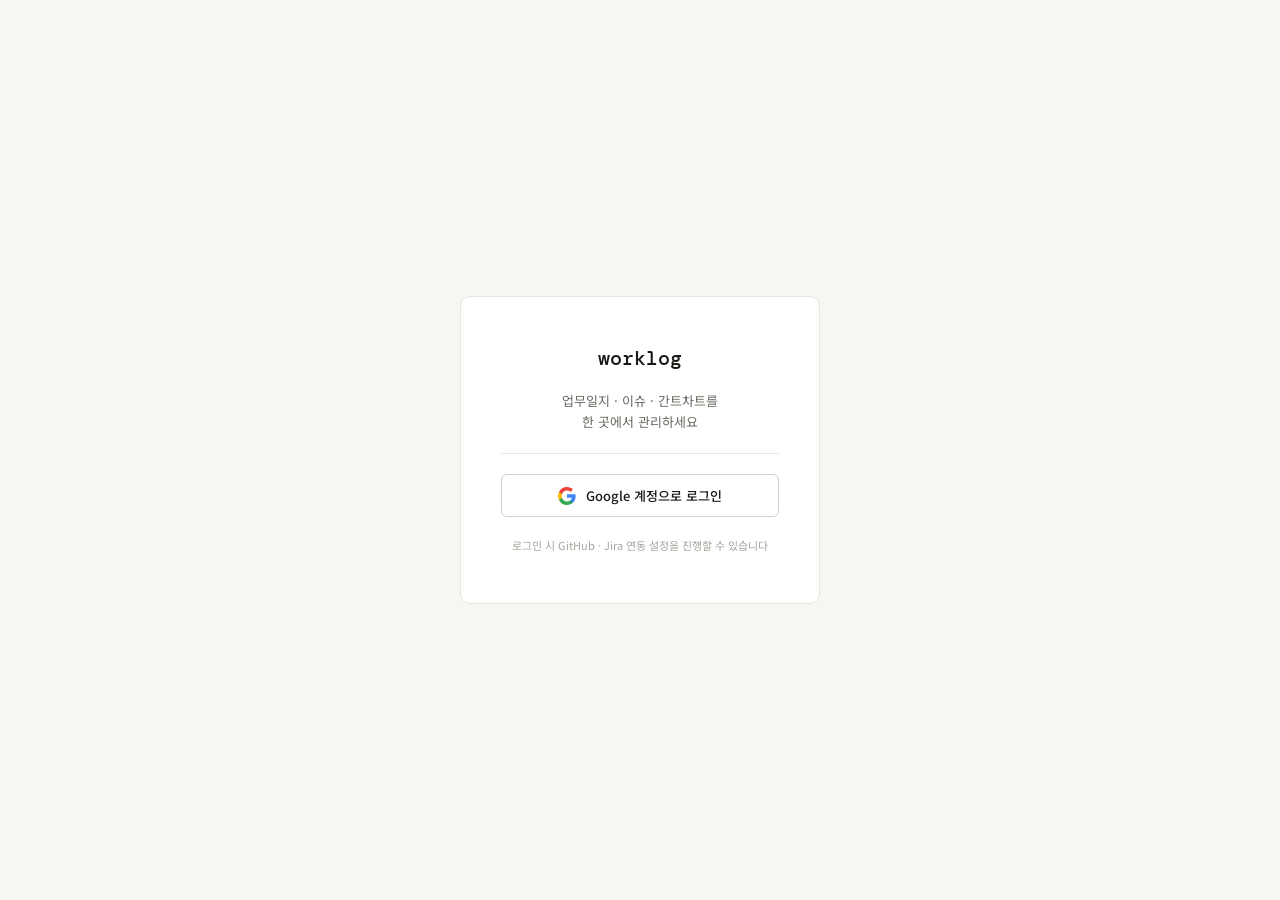
==== worklog.html @ b1de4bf2 "신규" ====
<!DOCTYPE html>
<html lang="ko">
<head>
<meta charset="UTF-8">
<meta name="viewport" content="width=device-width, initial-scale=1.0">
<title>worklog</title>
<link rel="preconnect" href="https://fonts.googleapis.com">
<link rel="preconnect" href="https://fonts.gstatic.com" crossorigin>
<link href="https://fonts.googleapis.com/css2?family=Noto+Sans+KR:wght@400;500;600&family=DM+Mono:wght@400;500&display=swap" rel="stylesheet">
<style>
*{box-sizing:border-box;margin:0;padding:0}
:root{
  --bg:#F7F6F3;--surface:#FFFFFF;--border:#E8E6E0;--border2:#D4D1C8;
  --text:#1A1916;--text2:#6B6860;--text3:#A8A59E;
  --red:#C94040;--blue:#2E6FB5;--amber:#D06A10;--green:#1F7A52;--purple:#5E52B8;
  --p-high:#C94040;--p-mid:#D06A10;--p-low:#1F7A52;
  --radius:6px;--radius-lg:10px;
}
body{font-family:'Noto Sans KR',sans-serif;background:var(--bg);color:var(--text);height:100vh;display:flex;flex-direction:column;overflow:hidden}
button{font-family:inherit;cursor:pointer}
textarea,select,input{font-family:inherit}

/* NAV */
.topnav{display:flex;align-items:center;background:var(--surface);border-bottom:1px solid var(--border);padding:0 20px;height:44px;flex-shrink:0;gap:0}
.logo{font-family:'DM Mono',monospace;font-size:13px;font-weight:500;color:var(--text);margin-right:20px}
.tab-btn{font-size:13px;padding:0 14px;height:44px;border:none;background:none;color:var(--text2);border-bottom:2px solid transparent}
.tab-btn:hover{color:var(--text)}
.tab-btn.active{color:var(--text);border-bottom-color:var(--text);font-weight:500}
.nav-spacer{flex:1}
.nav-search-wrap{display:flex;align-items:center;gap:0;border:1px solid var(--border);border-radius:var(--radius);overflow:hidden;margin-right:10px;background:var(--bg)}
.nav-search-wrap:focus-within{border-color:var(--border2)}
.nav-search-input{font-size:12px;border:none;background:transparent;padding:5px 10px;color:var(--text);width:180px;outline:none}
.nav-search-input::placeholder{color:var(--text3)}
.nav-search-btn{border:none;background:none;padding:5px 10px;color:var(--text2);cursor:pointer;font-size:14px;border-left:1px solid var(--border)}
.nav-search-btn:hover{color:var(--text);background:var(--border)}
.logout-btn{font-size:12px;color:var(--text3);border:1px solid var(--border);background:none;padding:4px 10px;border-radius:var(--radius)}
.logout-btn:hover{color:var(--text)}

.view{display:none;flex:1;overflow:hidden;flex-direction:column}
.view.active{display:flex}

/* LOGIN */
.login-wrap{display:flex;flex:1;align-items:center;justify-content:center;background:var(--bg)}
.login-card{background:var(--surface);border:1px solid var(--border);border-radius:var(--radius-lg);padding:48px 40px;width:360px;display:flex;flex-direction:column;align-items:center;gap:20px;text-align:center}
.login-logo{font-family:'DM Mono',monospace;font-size:20px;font-weight:500}
.login-sub{font-size:13px;color:var(--text2);line-height:1.6}
.login-hr{width:100%;height:1px;background:var(--border)}
.google-btn{display:flex;align-items:center;gap:10px;width:100%;padding:11px 16px;border:1px solid var(--border2);border-radius:var(--radius);background:var(--surface);font-size:13px;color:var(--text);font-weight:500;justify-content:center}
.google-btn:hover{background:var(--bg)}
.google-icon{width:18px;height:18px;flex-shrink:0}
.login-note{font-size:11px;color:var(--text3);line-height:1.6}

/* CALENDAR */
.cal-view{overflow-y:auto}
.cal-inner{max-width:920px;margin:0 auto;padding:20px;width:100%}
.cal-header{display:flex;align-items:center;gap:8px;margin-bottom:14px}
.cal-nav{border:1px solid var(--border);background:var(--surface);color:var(--text);width:30px;height:30px;border-radius:var(--radius);font-size:16px;display:flex;align-items:center;justify-content:center}
.cal-nav:hover{background:var(--bg)}
.cal-month-btn{font-size:18px;font-weight:600;color:var(--text);border:none;background:none;padding:2px 8px;border-radius:var(--radius)}
.cal-month-btn:hover{background:var(--border)}
.cal-hdr-space{flex:1}
.cal-today-btn{font-size:12px;border:1px solid var(--border);background:var(--surface);color:var(--text2);padding:5px 12px;border-radius:var(--radius)}
.cal-today-btn:hover{color:var(--text)}

.cal-table{width:100%;border-collapse:collapse;background:var(--surface);border:1px solid var(--border);border-radius:var(--radius-lg);overflow:hidden;table-layout:fixed}
.cal-table th{font-size:11px;font-weight:500;color:var(--text2);padding:8px 0;text-align:center;border-bottom:1px solid var(--border);background:var(--bg)}
.cal-table th.sun{color:var(--red)}
.cal-table th.sat{color:var(--blue)}
.cal-table th.week-col{width:44px;font-size:10px;color:var(--text3)}
/* 날짜 칸: height 고정, overflow hidden, display:block 내부 구조로 동그라미가 칸을 밀지 않도록 */
.cal-table td{vertical-align:top;padding:5px 5px 3px;border:0.5px solid var(--border);cursor:pointer;height:90px;overflow:hidden}
.cal-table td:hover{background:#F0EFE9}
.cal-table td.today-cell{background:#FFF9F0}
.cal-table td.selected-cell{background:#EDF4FF!important}
.cal-table td.other-month{background:var(--bg);opacity:.4;pointer-events:none}
.cal-table td.week-btn-cell{padding:0;cursor:pointer;width:44px;vertical-align:middle;background:var(--bg);text-align:center}
.cal-table td.week-btn-cell:hover{background:#DDD9CE}
/* 날짜 숫자 행: flex, 고정 높이 20px → 이슈칩이 아래로 밀리지 않음 */
.day-hdr{display:flex;align-items:center;height:20px;margin-bottom:2px;flex-shrink:0}
.day-num{font-size:12px;font-weight:500;color:var(--text);line-height:1}
.day-num-circle{background:var(--text);color:var(--surface);width:20px;height:20px;border-radius:50%;display:inline-flex;align-items:center;justify-content:center;font-size:11px;font-weight:600;line-height:1;flex-shrink:0}
.hol-name{font-size:9px;color:var(--red);font-weight:500;margin-left:3px;line-height:1}
td.td-sun .day-num{color:var(--red)}
td.td-sat .day-num{color:var(--blue)}
td.td-hol .day-num{color:var(--red)!important}
/* 이슈칩: 코드 + 제목 일부 */
.issue-chip{font-size:9px;padding:2px 5px;border-radius:3px;margin-bottom:2px;white-space:nowrap;overflow:hidden;text-overflow:ellipsis;display:block;cursor:pointer;color:#fff;font-weight:500;line-height:1.3}
.issue-chip:hover{opacity:.8}
.chip-more{font-size:9px;color:var(--text3);padding-left:2px;line-height:1}

/* week button */
.wk-btn-inner{display:flex;flex-direction:column;align-items:center;justify-content:center;height:100%;gap:3px;padding:4px 0}
.wk-num{font-size:11px;font-weight:600;color:var(--text2)}
.wk-sub{font-size:8px;color:var(--text3);letter-spacing:.2px}

/* JOURNAL BOX */
.journal-box{background:var(--surface);border:1px solid var(--border);border-radius:var(--radius-lg);padding:14px 16px;margin-top:12px}
.journal-box-label{font-size:12px;font-weight:600;color:var(--text);margin-bottom:8px;display:flex;align-items:center;justify-content:space-between}
.journal-view-area{width:100%;font-size:13px;border:1px solid var(--border);border-radius:var(--radius);padding:9px 12px;background:var(--bg);color:var(--text);line-height:1.6;height:250px;overflow-y:auto;cursor:pointer;white-space:pre-wrap;word-break:break-all}
.journal-view-area:hover{border-color:var(--border2)}
.journal-view-area.empty{color:var(--text3);font-style:italic}
.journal-reg-btn{font-size:12px;padding:5px 14px;border:1px solid var(--border);border-radius:var(--radius);background:none;color:var(--text)}
.journal-reg-btn:hover{background:var(--bg)}
.btn-sm{font-size:12px;padding:5px 14px;border:1px solid var(--border);border-radius:var(--radius);background:none;color:var(--text);transition:all .15s}
.btn-sm:hover{background:var(--bg)}
.btn-sm.primary{background:var(--text);color:var(--surface);border-color:var(--text)}
.btn-sm.primary:hover{opacity:.85}
.btn-sm.unsaved{color:#fff;border-color:var(--red);animation:pulse-red 1.2s ease-in-out infinite}
@keyframes pulse-red{0%,100%{background:var(--red)}50%{background:#e88080}}

/* AGENDA */
.agenda-box{background:var(--surface);border:1px solid var(--border);border-radius:var(--radius-lg);padding:14px 16px;margin-top:10px}
.agenda-date-hdr{font-size:13px;font-weight:600;color:var(--text);margin-bottom:10px;display:flex;align-items:center;gap:8px}
.today-badge{font-size:10px;background:var(--text);color:var(--surface);padding:2px 8px;border-radius:20px;font-weight:400}
.agenda-item{display:flex;align-items:center;gap:8px;padding:7px 0;border-bottom:0.5px solid var(--border);cursor:pointer}
.agenda-item:last-child{border-bottom:none}
.agenda-item:hover .agenda-title{color:var(--blue)}
.agenda-chip{font-size:10px;padding:2px 7px;border-radius:3px;font-family:'DM Mono',monospace;font-weight:500;color:#fff;flex-shrink:0}
.agenda-title{font-size:12px;color:var(--text);flex:1;white-space:nowrap;overflow:hidden;text-overflow:ellipsis}
.agenda-arrow{font-size:12px;color:var(--text3)}
.status-badge{font-size:10px;padding:3px 9px;border-radius:20px;border:none;white-space:nowrap;flex-shrink:0;font-weight:500}
.agenda-empty{font-size:12px;color:var(--text3);text-align:center;padding:1.5rem 0}

/* REPORT */
.report-box{background:var(--surface);border:1px solid var(--border);border-radius:var(--radius-lg);padding:14px 16px;margin-top:12px}
.report-hdr{display:flex;align-items:center;justify-content:space-between;margin-bottom:12px}
.report-title-txt{font-size:13px;font-weight:600;color:var(--text)}
.report-gen-btn{font-size:12px;padding:5px 12px;border:1px solid var(--border);border-radius:var(--radius);background:none;color:var(--text2);display:flex;align-items:center;gap:5px}
.report-gen-btn:hover{color:var(--text);border-color:var(--border2)}
.report-content{font-size:13px;color:var(--text2);line-height:1.7;background:var(--bg);border-radius:var(--radius);padding:0}
.report-textarea{width:100%;font-size:13px;color:var(--text2);line-height:1.7;background:var(--bg);border-radius:var(--radius);padding:12px 14px;border:none;resize:none;height:300px;font-family:'Noto Sans KR',sans-serif}
.report-textarea:focus{outline:none;border:1px solid var(--border2);border-radius:var(--radius)}
.report-empty{font-size:12px;color:var(--text3);text-align:center;padding:1.5rem 0}

/* SEARCH VIEW */
.search-view{overflow-y:auto}
.search-inner{max-width:920px;margin:0 auto;padding:20px;width:100%}
.search-bar-wrap{display:flex;gap:8px;margin-bottom:20px}
.search-bar-input{flex:1;font-size:14px;border:1px solid var(--border);border-radius:var(--radius);padding:9px 14px;background:var(--surface);color:var(--text);outline:none}
.search-bar-input:focus{border-color:var(--border2)}
.search-bar-btn{font-size:13px;padding:9px 20px;border:none;border-radius:var(--radius);background:var(--text);color:var(--surface);white-space:nowrap}
.search-bar-btn:hover{opacity:.85}
.search-keyword{font-size:12px;color:var(--text3);margin-bottom:16px}
.search-keyword strong{color:var(--text);font-weight:600}
.search-section{margin-bottom:20px}
.search-section-title{font-size:11px;font-weight:600;color:var(--text3);letter-spacing:.5px;text-transform:uppercase;margin-bottom:8px;padding-bottom:6px;border-bottom:1px solid var(--border)}
.search-empty{font-size:13px;color:var(--text3);text-align:center;padding:3rem 0}
.search-result-item{background:var(--surface);border:1px solid var(--border);border-radius:var(--radius-lg);padding:12px 16px;margin-bottom:8px;cursor:pointer}
.search-result-item:hover{border-color:var(--border2)}
.sri-top{display:flex;align-items:center;gap:8px;margin-bottom:5px}
.sri-date{font-size:11px;color:var(--text3);font-weight:500}
.sri-chip{font-size:10px;padding:2px 7px;border-radius:3px;font-family:'DM Mono',monospace;font-weight:500;color:#fff;flex-shrink:0}
.sri-title{font-size:13px;color:var(--text);font-weight:500;flex:1;white-space:nowrap;overflow:hidden;text-overflow:ellipsis}
.sri-body{font-size:12px;color:var(--text2);line-height:1.6;overflow:hidden;display:-webkit-box;-webkit-line-clamp:2;-webkit-box-orient:vertical}
.sri-highlight{background:#FFF3CD;color:#856404;border-radius:2px;padding:0 2px}

/* JOURNAL LIST */
.jlist-view{overflow-y:auto}
.jlist-inner{max-width:920px;margin:0 auto;padding:20px;width:100%}
.jlist-load-btn{width:100%;text-align:center;padding:10px;font-size:12px;color:var(--text3);border:none;background:none}
.jlist-load-btn:hover{color:var(--text)}
.jlist-item{background:var(--surface);border:1px solid var(--border);border-radius:var(--radius-lg);padding:14px 16px;margin-bottom:10px;cursor:pointer}
.jlist-item:hover{border-color:var(--border2)}
.jlist-date{font-size:12px;font-weight:600;color:var(--text);margin-bottom:5px}
.jlist-text{font-size:13px;color:var(--text2);line-height:1.6;margin-bottom:8px}
.jlist-text.empty{color:var(--text3)}
.issue-row{display:flex;align-items:center;gap:8px;padding:6px 0;border-top:0.5px solid var(--border);cursor:pointer}
.issue-row:hover .issue-row-title{color:var(--blue)}
.issue-row-chip{font-size:10px;padding:2px 7px;border-radius:3px;font-family:'DM Mono',monospace;font-weight:500;color:#fff;flex-shrink:0;min-width:60px;text-align:center}
.issue-row-title{font-size:12px;color:var(--text);flex:1;white-space:nowrap;overflow:hidden;text-overflow:ellipsis;transition:color .15s}
.issue-row-status{font-size:10px;padding:2px 8px;border-radius:20px;color:#fff;font-weight:500;flex-shrink:0}
.issue-row-arrow{font-size:12px;color:var(--text3)}

/* JOURNAL DETAIL */
.jdetail-view{overflow-y:auto}
.jdetail-inner{max-width:920px;margin:0 auto;padding:20px;width:100%}
.back-btn{display:flex;align-items:center;gap:6px;border:none;background:none;color:var(--text2);font-size:13px;padding:6px 0;margin-bottom:14px}
.back-btn:hover{color:var(--text)}
.jdetail-card{background:var(--surface);border:1px solid var(--border);border-radius:var(--radius-lg);padding:20px 24px}
.jdetail-date{font-size:14px;font-weight:600;color:var(--text);margin-bottom:14px}
.jdetail-textarea{width:100%;font-size:13px;border:1px solid var(--border);border-radius:var(--radius);padding:10px 12px;resize:none;background:var(--bg);color:var(--text);line-height:1.6;height:450px}
.jdetail-textarea:focus{outline:none;border-color:var(--border2)}
.jdetail-actions{display:flex;justify-content:flex-end;align-items:center;margin-top:10px;gap:10px}
.unsaved-hint{font-size:11px;color:var(--red);display:none;align-items:center;gap:4px;margin-right:auto}
.jdetail-issues-section{margin-top:16px;border-top:1px solid var(--border);padding-top:12px}
.jdetail-issues-label{font-size:11px;font-weight:500;color:var(--text3);margin-bottom:8px}

/* TASK LIST */
.task-view{overflow-y:auto}
.task-inner{max-width:1100px;margin:0 auto;padding:20px;width:100%}
.task-topbar{display:flex;align-items:center;justify-content:space-between;margin-bottom:12px}
.filter-bar{display:flex;gap:6px;flex-wrap:wrap}
.filter-chip{font-size:12px;padding:4px 12px;border:1px solid var(--border);border-radius:20px;background:none;color:var(--text2)}
.filter-chip:hover{border-color:var(--border2);color:var(--text)}
.filter-chip.active{background:var(--text);color:var(--surface);border-color:var(--text)}
.add-task-btn{font-size:12px;padding:6px 14px;border:none;border-radius:var(--radius);background:var(--text);color:var(--surface);white-space:nowrap}
.add-task-btn:hover{opacity:.85}
.task-table{width:100%;border-collapse:collapse;background:var(--surface);border:1px solid var(--border);border-radius:var(--radius-lg);overflow:hidden;table-layout:fixed}
.task-table th{font-size:11px;font-weight:500;color:var(--text2);padding:8px 10px;text-align:left;border-bottom:1px solid var(--border);background:var(--bg);white-space:nowrap}
.task-table td{font-size:12px;padding:9px 10px;border-bottom:0.5px solid var(--border);vertical-align:middle;overflow:hidden;text-overflow:ellipsis;white-space:nowrap}
.task-table tr:last-child td{border-bottom:none}
.task-table tr:hover td{background:#F9F8F5;cursor:pointer}
.priority-badge{font-size:11px;font-weight:500;padding:2px 8px;border-radius:3px;color:#fff;white-space:nowrap}
.task-num-link{font-family:'DM Mono',monospace;font-size:11px;color:var(--blue);text-decoration:none;font-weight:500}
.task-num-link:hover{text-decoration:underline}
.task-num-plain{font-family:'DM Mono',monospace;font-size:11px;color:var(--text2)}

/* ISSUE DETAIL */
.detail-view{overflow-y:auto}
.detail-inner{max-width:800px;margin:0 auto;padding:20px;width:100%}
.detail-card{background:var(--surface);border:1px solid var(--border);border-radius:var(--radius-lg);padding:20px 24px}
.detail-id-row{display:flex;align-items:center;gap:8px;margin-bottom:6px}
.detail-id-input{font-family:'DM Mono',monospace;font-size:12px;color:var(--text3);border:none;background:transparent;padding:0;width:260px}
.detail-id-input:focus{outline:none;border-bottom:1px solid var(--border2);color:var(--text)}
.detail-title-input{width:100%;font-size:17px;font-weight:600;color:var(--text);border:none;background:transparent;padding:0;margin-bottom:18px;font-family:'Noto Sans KR',sans-serif;line-height:1.4}
.detail-title-input:focus{outline:none;border-bottom:1px solid var(--border2)}
.detail-grid{display:grid;grid-template-columns:1fr 1fr;border-top:1px solid var(--border)}
.detail-field{padding:10px 0;border-bottom:1px solid var(--border);display:flex;flex-direction:column;gap:4px;padding-right:14px}
.detail-field:nth-child(even){padding-left:14px;padding-right:0;border-left:1px solid var(--border)}
.detail-field.full{grid-column:1/-1;padding-right:0}
.field-label{font-size:11px;color:var(--text3);font-weight:500}
.field-select{font-size:13px;border:1px solid var(--border);border-radius:var(--radius);padding:4px 8px;background:var(--bg);color:var(--text)}
.field-select:focus{outline:none;border-color:var(--border2)}
.date-input{font-size:13px;border:1px solid var(--border);border-radius:var(--radius);padding:4px 8px;background:var(--bg);color:var(--text);width:140px}
.date-input:focus{outline:none;border-color:var(--border2)}
.link-wrap{display:flex;align-items:center;gap:6px}
.link-display{font-size:13px;color:var(--blue);text-decoration:none;flex:1;white-space:nowrap;overflow:hidden;text-overflow:ellipsis}
.link-display:hover{text-decoration:underline}
.link-edit-btn{font-size:11px;color:var(--text3);border:1px solid var(--border);background:none;padding:2px 7px;border-radius:var(--radius);white-space:nowrap}
.link-edit-btn:hover{color:var(--text)}
.link-input{font-size:13px;border:1px solid var(--border);border-radius:var(--radius);padding:4px 8px;background:var(--bg);color:var(--text);flex:1}
.progress-textarea{width:100%;font-size:13px;border:1px solid var(--border);border-radius:var(--radius);padding:10px 12px;resize:none;background:var(--bg);color:var(--text);line-height:1.6;min-height:280px}
.progress-textarea:focus{outline:none;border-color:var(--border2)}
.detail-save-row{display:flex;justify-content:flex-end;margin-top:10px;gap:6px}

/* GANTT */
.gantt-view{overflow:hidden}
.gantt-scroll{flex:1;overflow:auto;padding:20px}
.gantt-wrap{min-width:860px}
.gantt-hdr-row{display:flex;border-bottom:2px solid var(--border);background:var(--bg)}
.gantt-task-col{width:210px;min-width:210px;font-size:11px;color:var(--text2);padding:8px 12px;border-right:1px solid var(--border);font-weight:500}
.gantt-day-hdr{font-size:9px;color:var(--text3);text-align:center;padding:3px 0;border-right:0.5px solid var(--border);flex:0 0 26px;min-width:26px}
.gantt-day-hdr.td-sun,.gantt-day-hdr.hol{color:var(--red)}
.gantt-day-hdr.td-sat{color:var(--blue)}
.gantt-row{display:flex;border-bottom:0.5px solid var(--border);align-items:center;background:var(--surface);cursor:pointer}
.gantt-row:hover{background:#F9F8F5}
.gantt-task-info{width:210px;min-width:210px;padding:8px 12px;border-right:1px solid var(--border)}
.gantt-task-id{font-family:'DM Mono',monospace;font-size:10px;color:var(--text3)}
.gantt-task-name{font-size:11px;color:var(--text);white-space:nowrap;overflow:hidden;text-overflow:ellipsis}
.gantt-day-cell{flex:0 0 26px;min-width:26px;height:38px;border-right:0.5px solid var(--border)}
.gantt-day-cell.weekend{background:rgba(0,0,0,.03)}
.gantt-bar{height:14px;border-radius:3px;position:absolute;top:12px;opacity:.85}
.gantt-today-line{position:absolute;top:0;bottom:0;width:1.5px;background:var(--red);z-index:2;opacity:.5}
</style>
</head>
<body>

<!-- LOGIN -->
<div id="view-login" style="display:flex;flex-direction:column;flex:1;overflow:hidden">
  <div class="login-wrap">
    <div class="login-card">
      <div class="login-logo">worklog</div>
      <p class="login-sub">업무일지 · 이슈 · 간트차트를<br>한 곳에서 관리하세요</p>
      <div class="login-hr"></div>
      <button class="google-btn" onclick="doLogin()">
        <svg class="google-icon" viewBox="0 0 18 18"><path fill="#4285F4" d="M17.64 9.2c0-.637-.057-1.251-.164-1.84H9v3.481h4.844a4.14 4.14 0 01-1.796 2.716v2.259h2.908C16.658 14.131 17.64 11.823 17.64 9.2z"/><path fill="#34A853" d="M9 18c2.43 0 4.467-.806 5.956-2.184l-2.908-2.259c-.806.54-1.837.86-3.048.86-2.344 0-4.328-1.584-5.036-3.711H.957v2.332A8.997 8.997 0 009 18z"/><path fill="#FBBC05" d="M3.964 10.706A5.41 5.41 0 013.682 9c0-.593.102-1.17.282-1.706V4.962H.957A8.996 8.996 0 000 9c0 1.452.348 2.827.957 4.038l3.007-2.332z"/><path fill="#EA4335" d="M9 3.58c1.321 0 2.508.454 3.44 1.345l2.582-2.58C13.463.891 11.426 0 9 0A8.997 8.997 0 00.957 4.962L3.964 7.294C4.672 5.163 6.656 3.58 9 3.58z"/></svg>
        Google 계정으로 로그인
      </button>
      <p class="login-note">로그인 시 GitHub · Jira 연동 설정을 진행할 수 있습니다</p>
    </div>
  </div>
</div>

<!-- MAIN APP -->
<div id="main-app" style="display:none;flex-direction:column;flex:1;overflow:hidden">
  <div class="topnav">
    <span class="logo">worklog</span>
    <button class="tab-btn active" onclick="switchTab('calendar')">캘린더</button>
    <button class="tab-btn" onclick="switchTab('journal')">업무일지</button>
    <button class="tab-btn" onclick="switchTab('tasks')">업무목록</button>
    <button class="tab-btn" onclick="switchTab('gantt')">간트차트</button>
    <div class="nav-spacer"></div>
    <div class="nav-search-wrap">
      <input class="nav-search-input" id="nav-search-input" placeholder="일지·업무 검색" onkeydown="if(event.key==='Enter')doSearch()">
      <button class="nav-search-btn" onclick="doSearch()">🔍</button>
    </div>
    <button class="logout-btn" onclick="doLogout()">로그아웃</button>
  </div>

  <!-- CALENDAR -->
  <div class="view active cal-view" id="view-calendar">
    <div class="cal-inner">
      <div class="cal-header">
        <button class="cal-nav" onclick="changeMonth(-1)">‹</button>
        <button class="cal-month-btn" id="month-label" onclick="toggleMonthReport()">2026년 6월</button>
        <button class="cal-nav" onclick="changeMonth(1)">›</button>
        <div class="cal-hdr-space"></div>
        <button class="cal-today-btn" onclick="goToday()">오늘</button>
      </div>
      <table class="cal-table">
        <thead>
          <tr>
            <th class="sun">일</th><th>월</th><th>화</th><th>수</th><th>목</th><th>금</th><th class="sat">토</th>
            <th class="week-col">주</th>
          </tr>
        </thead>
        <tbody id="cal-body"></tbody>
      </table>

      <div class="journal-box" id="journal-box" style="display:none">
        <div class="journal-box-label">
          <span id="journal-box-label">2026년 6월 3일 업무일지</span>
        </div>
        <div class="journal-view-area" id="journal-view" onclick="goToJournalDetail()"></div>
        <div id="journal-reg-wrap" style="display:none;margin-top:8px;text-align:right">
          <button class="journal-reg-btn" onclick="goToJournalNew()">+ 업무일지 등록</button>
        </div>
      </div>

      <div class="agenda-box" id="agenda-box" style="display:none">
        <div class="agenda-date-hdr" id="agenda-date-hdr"></div>
        <div id="agenda-list"></div>
      </div>

      <div class="report-box" id="month-report-box" style="display:none">
        <div class="report-hdr">
          <span class="report-title-txt" id="month-report-title">월간보고</span>
          <button class="report-gen-btn" onclick="genReport('month')">✦ 월간보고 생성</button>
        </div>
        <div class="report-content" id="month-report-content"><textarea class="report-textarea" id="month-report-ta" placeholder="작성된 월간보고가 없습니다. 생성 버튼을 눌러 AI로 요약하거나 직접 입력하세요."></textarea></div>
      </div>

      <div class="report-box" id="week-report-box" style="display:none">
        <div class="report-hdr">
          <span class="report-title-txt" id="week-report-title">주간보고</span>
          <button class="report-gen-btn" onclick="genReport('week')">✦ 주간보고 생성</button>
        </div>
        <div class="report-content" id="week-report-content"><textarea class="report-textarea" id="week-report-ta" placeholder="작성된 주간보고가 없습니다. 생성 버튼을 눌러 AI로 요약하거나 직접 입력하세요."></textarea></div>
      </div>
    </div>
  </div>

  <!-- SEARCH VIEW -->
  <div class="view search-view" id="view-search">
    <div class="search-inner">
      <div class="search-bar-wrap">
        <input class="search-bar-input" id="search-bar-input" placeholder="검색어를 입력하세요 (업무일지, 이슈코드, 이슈제목, 진행사항)" onkeydown="if(event.key==='Enter')doSearch()">
        <button class="search-bar-btn" onclick="doSearch()">검색</button>
      </div>
      <div class="search-keyword" id="search-keyword" style="display:none"></div>
      <div id="search-results"></div>
    </div>
  </div>

  <!-- JOURNAL LIST -->
  <div class="view jlist-view" id="view-journal">
    <div class="jlist-inner">
      <button class="jlist-load-btn" onclick="loadMore('up')">↑ 이후 날짜 더 보기</button>
      <div id="journal-entries"></div>
      <button class="jlist-load-btn" onclick="loadMore('down')">↓ 이전 날짜 더 보기</button>
    </div>
  </div>

  <!-- JOURNAL DETAIL -->
  <div class="view jdetail-view" id="view-jdetail">
    <div class="jdetail-inner">
      <button class="back-btn" onclick="goBack()">← 업무일지 목록</button>
      <div class="jdetail-card">
        <div class="jdetail-date" id="jd-date"></div>
        <div style="font-size:11px;font-weight:500;color:var(--text3);margin-bottom:6px">업무일지</div>
        <textarea class="jdetail-textarea" id="jd-textarea" placeholder="업무일지를 입력하세요..." oninput="onJournalEdit()"></textarea>
        <div class="jdetail-actions">
          <span class="unsaved-hint" id="unsaved-hint">● 저장되지 않은 변경사항</span>
          <button class="btn-sm primary" id="jd-save-btn" onclick="saveJournalDetail()">저장</button>
        </div>
        <div class="jdetail-issues-section" id="jd-issues-section">
          <div class="jdetail-issues-label">이 날의 업무 이슈</div>
          <div id="jd-issues"></div>
        </div>
      </div>
    </div>
  </div>

  <!-- TASK LIST -->
  <div class="view task-view" id="view-tasks">
    <div class="task-inner">
      <div class="task-topbar">
        <div class="filter-bar">
          <button class="filter-chip active" onclick="filterTask(this,'all')">전체</button>
          <button class="filter-chip" onclick="filterTask(this,'진행중')">진행중</button>
          <button class="filter-chip" onclick="filterTask(this,'진행예정')">진행예정</button>
          <button class="filter-chip" onclick="filterTask(this,'테스트')">테스트</button>
          <button class="filter-chip" onclick="filterTask(this,'완료')">완료</button>
        </div>
        <button class="add-task-btn" onclick="openNewTask()">+ 업무등록</button>
      </div>
      <table class="task-table">
        <thead>
          <tr>
            <th style="width:60px">중요도</th>
            <th style="width:88px">이슈번호</th>
            <th>이슈제목</th>
            <th style="width:92px">이슈등록일</th>
            <th style="width:92px">완료목표일</th>
            <th style="width:92px">개발시작일</th>
            <th style="width:92px">운영배포일</th>
            <th style="width:76px">상태</th>
          </tr>
        </thead>
        <tbody id="task-tbody"></tbody>
      </table>
    </div>
  </div>

  <!-- ISSUE DETAIL -->
  <div class="view detail-view" id="view-detail">
    <div class="detail-inner">
      <button class="back-btn" id="detail-back-btn" onclick="goBack()">← 목록으로</button>
      <div class="detail-card">
        <div class="detail-id-row">
          <input class="detail-id-input" id="d-id" placeholder="이슈코드 입력 (예: DAR-145)" />
        </div>
        <input class="detail-title-input" id="d-title" placeholder="이슈 제목을 입력하세요" />
        <div class="detail-grid">
          <div class="detail-field">
            <span class="field-label">프로젝트</span>
            <select class="field-select" id="d-project">
              <option>DARWIN</option><option>API</option><option>WEB</option><option>OPS</option><option>기타</option>
            </select>
          </div>
          <div class="detail-field">
            <span class="field-label">중요도</span>
            <select class="field-select" id="d-priority">
              <option value="high">높음</option><option value="mid">중간</option><option value="low">낮음</option>
            </select>
          </div>
          <div class="detail-field">
            <span class="field-label">상태</span>
            <select class="field-select" id="d-status">
              <option>진행예정</option><option>진행중</option><option>테스트</option><option>완료</option><option>보류</option>
            </select>
          </div>
          <div class="detail-field">
            <span class="field-label">이슈 등록일</span>
            <input type="date" class="date-input" id="d-created">
          </div>
          <div class="detail-field">
            <span class="field-label">완료 목표일</span>
            <input type="date" class="date-input" id="d-due">
          </div>
          <div class="detail-field">
            <span class="field-label">개발 시작일</span>
            <input type="date" class="date-input" id="d-devstart">
          </div>
          <div class="detail-field">
            <span class="field-label">개발 완료일</span>
            <input type="date" class="date-input" id="d-devend">
          </div>
          <div class="detail-field">
            <span class="field-label">운영 배포일</span>
            <input type="date" class="date-input" id="d-deploy">
          </div>
          <div class="detail-field full">
            <span class="field-label">이슈 링크</span>
            <div class="link-wrap" id="d-link-wrap">
              <a class="link-display" id="d-link-display" href="#" target="_blank">링크 없음</a>
              <button class="link-edit-btn" onclick="toggleLinkEdit()">수정</button>
            </div>
            <div class="link-wrap" id="d-link-edit" style="display:none">
              <input class="link-input" id="d-link-input" type="url" placeholder="https://...">
              <button class="link-edit-btn" onclick="saveLinkEdit()">확인</button>
            </div>
          </div>
        </div>
        <div style="margin-top:14px">
          <div class="field-label" style="margin-bottom:6px">진행사항</div>
          <textarea class="progress-textarea" id="d-progress" placeholder="진행 내용을 입력하세요..."></textarea>
        </div>
        <div class="detail-save-row">
          <button class="btn-sm" onclick="goBack()">취소</button>
          <button class="btn-sm primary">저장</button>
        </div>
      </div>
    </div>
  </div>

  <!-- GANTT -->
  <div class="view gantt-view" id="view-gantt">
    <div class="gantt-scroll">
      <div class="gantt-wrap" id="gantt-wrap"></div>
    </div>
  </div>
</div>

<script>
/* ── 색상 기준: 중요도 기반으로 전체 통일 ── */
const P_COLOR={high:'#C94040',mid:'#D06A10',low:'#1F7A52'};
const STATUS_STYLE={
  '진행중':{bg:'#1F7A52',color:'#fff'},
  '진행예정':{bg:'#D06A10',color:'#fff'},
  '테스트':{bg:'#5E52B8',color:'#fff'},
  '완료':{bg:'#888780',color:'#fff'},
  '보류':{bg:'#C8C5BE',color:'#5F5E5A'}
};
const P_LABEL={high:'높음',mid:'중간',low:'낮음'};
const HOLIDAYS={6:{6:'현충일'}};
const DOW=['일','월','화','수','목','금','토'];

let ISSUES=[
  {id:'DAR-145',title:'로그인 버그 수정 - OAuth 토큰 만료 처리',status:'진행중',priority:'high',project:'DARWIN',created:'2026-05-20',due:'2026-06-10',devstart:'2026-06-01',devend:'',deploy:'',link:'https://jira.example.com/DAR-145',progress:'OAuth 토큰 만료 처리 로직 수정 중. 세션 갱신 시 race condition 발견.',dates:[1,2,3,4,5,8,9,10]},
  {id:'API-08',title:'정산 스펙 정리 및 문서화',status:'진행중',priority:'mid',project:'API',created:'2026-05-25',due:'2026-06-15',devstart:'2026-06-02',devend:'',deploy:'',link:'',progress:'문서 초안 90% 완료.',dates:[2,3,9,16,23,30]},
  {id:'WEB-03',title:'메인페이지 리뉴얼 - 퍼블리싱',status:'진행예정',priority:'mid',project:'WEB',created:'2026-06-01',due:'2026-06-30',devstart:'2026-06-04',devend:'',deploy:'',link:'',progress:'',dates:[4,5,11,12,19,24]},
  {id:'DAR-160',title:'코드리뷰 - 결제모듈 리팩토링',status:'진행예정',priority:'low',project:'DARWIN',created:'2026-06-02',due:'2026-06-07',devstart:'2026-06-03',devend:'',deploy:'',link:'https://jira.example.com/DAR-160',progress:'',dates:[3,5,8,10,15,17,22,25,26]},
  {id:'OPS-12',title:'서버 점검 및 성능 최적화',status:'테스트',priority:'high',project:'OPS',created:'2026-05-15',due:'2026-06-05',devstart:'2026-05-20',devend:'2026-06-04',deploy:'',link:'',progress:'점검 완료. 배포 대기 중.',dates:[3,11,17,26]},
];
const JOURNALS={
  '2026-06-03':'OAuth 토큰 만료 처리 로직 수정. 팀 미팅에서 6/10 배포 일정 조율 완료.',
  '2026-06-02':'정산 스펙 문서 초안 작성. DAR-145 디버깅 시작. race condition 원인 파악.',
  '2026-06-01':'개발 환경 세팅 완료. WEB-03 기획서 검토 및 피드백 전달.',
  '2026-05-31':'주간 스프린트 회의. OPS-12 점검 결과 공유.',
  '2026-05-30':'DAR-145 이슈 재현 확인. 로그 분석 진행.',
};

let curYear=2026,curMonth=6,selDate=null,prevTab='calendar',bottomMode='none';
let jdOriginal='',jdDirty=false,curSelDateKey='';

/* 이슈칩 색상: 중요도 기준 */
function chipColor(iss){return P_COLOR[iss.priority]||P_COLOR.mid;}
function issuesForDate(d){return ISSUES.filter(i=>i.dates&&i.dates.includes(d));}

function doLogin(){
  document.getElementById('view-login').style.display='none';
  document.getElementById('main-app').style.display='flex';
  history.replaceState({tab:'calendar'},'','#calendar');
  renderCalendar();renderJournalList();renderTaskList();renderGantt();selectDate(3);
}
function doLogout(){
  document.getElementById('view-login').style.display='flex';
  document.getElementById('main-app').style.display='none';
}

function switchTab(t,skipHistory){
  ['calendar','journal','jdetail','tasks','detail','gantt','search'].forEach(v=>{
    const el=document.getElementById('view-'+v);
    if(el){el.style.display='none';el.classList.remove('active');}
  });
  const el=document.getElementById('view-'+t);
  if(el){el.style.display='flex';el.classList.add('active');}
  document.querySelectorAll('.tab-btn').forEach((b,i)=>{
    b.classList.toggle('active',['calendar','journal','tasks','gantt'][i]===t);
  });
  if(!['detail','jdetail','search'].includes(t))prevTab=t;
  /* 검색 탭 아닐 때 검색창 초기화 */
  if(t!=='search'){
    document.getElementById('nav-search-input').value='';
    document.getElementById('search-bar-input').value='';
    document.getElementById('search-keyword').style.display='none';
    document.getElementById('search-results').innerHTML='';
  }
  /* 브라우저 히스토리 */
  if(!skipHistory){
    history.pushState({tab:t},'',`#${t}`);
  }
}
function goBack(){switchTab(prevTab);}

window.addEventListener('popstate',e=>{
  const t=(e.state&&e.state.tab)||(location.hash.replace('#','')||'calendar');
  switchTab(t,true);
});

function openDetail(issueId,fromGantt){
  const iss=ISSUES.find(i=>i.id===issueId);if(!iss)return;
  fillDetailForm(iss);
  const btn=document.getElementById('detail-back-btn');
  if(fromGantt){btn.textContent='← 간트차트로';btn.onclick=()=>switchTab('gantt');}
  else{btn.textContent='← 목록으로';btn.onclick=goBack;}
  switchTab('detail');
}
function openNewTask(){
  fillDetailForm(null);
  const btn=document.getElementById('detail-back-btn');
  btn.textContent='← 목록으로';btn.onclick=goBack;
  prevTab='tasks';switchTab('detail');
}
function fillDetailForm(iss){
  document.getElementById('d-id').value=iss?iss.id:'';
  document.getElementById('d-title').value=iss?iss.title:'';
  document.getElementById('d-project').value=iss?iss.project:'DARWIN';
  document.getElementById('d-priority').value=iss?iss.priority:'mid';
  document.getElementById('d-status').value=iss?iss.status:'진행예정';
  document.getElementById('d-created').value=iss?iss.created:'';
  document.getElementById('d-due').value=iss?iss.due:'';
  document.getElementById('d-devstart').value=iss?iss.devstart:'';
  document.getElementById('d-devend').value=iss?iss.devend:'';
  document.getElementById('d-deploy').value=iss?iss.deploy:'';
  document.getElementById('d-progress').value=iss?iss.progress:'';
  const link=iss?iss.link:'';
  const disp=document.getElementById('d-link-display');
  if(link){disp.textContent=link;disp.href=link;}
  else{disp.textContent='링크 없음';disp.href='#';}
  document.getElementById('d-link-input').value=link||'';
  document.getElementById('d-link-wrap').style.display='flex';
  document.getElementById('d-link-edit').style.display='none';
}
function toggleLinkEdit(){
  document.getElementById('d-link-wrap').style.display='none';
  document.getElementById('d-link-edit').style.display='flex';
}
function saveLinkEdit(){
  const val=document.getElementById('d-link-input').value.trim();
  const disp=document.getElementById('d-link-display');
  disp.textContent=val||'링크 없음';disp.href=val||'#';
  document.getElementById('d-link-wrap').style.display='flex';
  document.getElementById('d-link-edit').style.display='none';
}

/* ── CALENDAR ── */
function renderCalendar(){
  const tbody=document.getElementById('cal-body');tbody.innerHTML='';
  const firstDay=new Date(curYear,curMonth-1,1).getDay();
  const daysInMonth=new Date(curYear,curMonth,0).getDate();
  let d=1,wk=0;
  while(d<=daysInMonth){
    const tr=document.createElement('tr');
    for(let dow=0;dow<7;dow++){
      const td=document.createElement('td');
      const blank=(wk===0&&dow<firstDay);
      if(!blank&&d<=daysInMonth){
        const dd=d;
        const isToday=(curYear===2026&&curMonth===6&&dd===3);
        const hol=HOLIDAYS[curMonth]&&HOLIDAYS[curMonth][dd];
        if(dow===0)td.classList.add('td-sun');
        if(dow===6)td.classList.add('td-sat');
        if(isToday)td.classList.add('today-cell');
        if(dd===selDate)td.classList.add('selected-cell');
        if(hol)td.classList.add('td-hol');
        td.onclick=()=>selectDate(dd);
        const hdrDiv=document.createElement('div');hdrDiv.className='day-hdr';
        if(isToday){
          const circ=document.createElement('span');circ.className='day-num-circle';circ.textContent=dd;hdrDiv.appendChild(circ);
        } else {
          const num=document.createElement('span');num.className='day-num';num.textContent=dd;hdrDiv.appendChild(num);
        }
        if(hol){const hn=document.createElement('span');hn.className='hol-name';hn.textContent=hol;hdrDiv.appendChild(hn);}
        td.appendChild(hdrDiv);

        /* 이슈칩: 중요도 컬러, 코드+제목 일부 */
        const issues=issuesForDate(dd);
        issues.slice(0,3).forEach(iss=>{
          const chip=document.createElement('div');chip.className='issue-chip';
          chip.style.background=chipColor(iss);
          const shortTitle=iss.title.length>14?iss.title.slice(0,14)+'…':iss.title;
          chip.textContent=iss.id+' '+shortTitle;
          chip.title=iss.title;
          chip.onclick=(e)=>{e.stopPropagation();prevTab='calendar';openDetail(iss.id);};
          td.appendChild(chip);
        });
        if(issues.length>3){const m=document.createElement('div');m.className='chip-more';m.textContent=`+${issues.length-3}`;td.appendChild(m);}
        d++;
      } else if(blank){
        td.classList.add('other-month');
      } else {
        td.classList.add('other-month');d++;
      }
      tr.appendChild(td);
    }
    /* 주차 버튼 */
    const wkTd=document.createElement('td');wkTd.className='week-btn-cell';
    wkTd.innerHTML=`<div class="wk-btn-inner"><div class="wk-num">W${wk+1}</div><div class="wk-sub">주간보고</div></div>`;
    wkTd.onclick=()=>showWeekReport(wk);
    tr.appendChild(wkTd);
    tbody.appendChild(tr);wk++;
  }
}

function selectDate(d){
  selDate=d;bottomMode='agenda';
  curSelDateKey=`${curYear}-${String(curMonth).padStart(2,'0')}-${String(d).padStart(2,'0')}`;
  ['month-report-box','week-report-box'].forEach(id=>document.getElementById(id).style.display='none');
  document.getElementById('journal-box').style.display='block';
  document.getElementById('agenda-box').style.display='block';
  const dow=new Date(curYear,curMonth-1,d).getDay();
  const isToday=curYear===2026&&curMonth===6&&d===3;
  document.getElementById('journal-box-label').textContent=`${curYear}년 ${curMonth}월 ${d}일 업무일지`;
  const text=JOURNALS[curSelDateKey]||'';
  const viewEl=document.getElementById('journal-view');
  const regWrap=document.getElementById('journal-reg-wrap');
  if(text){
    viewEl.textContent=text;
    viewEl.classList.remove('empty');
    viewEl.style.display='block';
    regWrap.style.display='none';
  } else {
    viewEl.textContent='작성된 업무일지가 없습니다.';
    viewEl.classList.add('empty');
    viewEl.style.display='block';
    regWrap.style.display='block';
  }
  document.getElementById('agenda-date-hdr').innerHTML=`${curMonth}월 ${d}일 (${DOW[dow]}) ${isToday?'<span class="today-badge">오늘</span>':''}`;
  const list=document.getElementById('agenda-list');list.innerHTML='';
  const issues=issuesForDate(d);
  if(!issues.length){list.innerHTML='<div class="agenda-empty">등록된 업무가 없습니다</div>';renderCalendar();return;}
  issues.forEach(iss=>{
    const s=STATUS_STYLE[iss.status]||STATUS_STYLE['보류'];
    const item=document.createElement('div');item.className='agenda-item';
    item.innerHTML=`<div class="agenda-chip" style="background:${chipColor(iss)}">${iss.id}</div>
    <div class="agenda-title">${iss.title}</div>
    <div class="status-badge" style="background:${s.bg};color:${s.color}">${iss.status}</div>
    <div class="agenda-arrow">›</div>`;
    item.onclick=()=>{prevTab='calendar';openDetail(iss.id);};
    list.appendChild(item);
  });
  renderCalendar();
}

function goToJournalDetail(){
  if(!curSelDateKey)return;
  const text=JOURNALS[curSelDateKey];
  if(!text)return;
  prevTab='calendar';
  openJournalDetail(curSelDateKey);
}
function goToJournalNew(){
  if(!curSelDateKey)return;
  prevTab='calendar';
  openJournalDetail(curSelDateKey,true);
}

function hideBottom(){
  bottomMode='none';selDate=null;
  ['journal-box','agenda-box','month-report-box','week-report-box'].forEach(id=>document.getElementById(id).style.display='none');
  renderCalendar();
}
function toggleMonthReport(){
  if(bottomMode==='month'){bottomMode='none';document.getElementById('month-report-box').style.display='none';return;}
  bottomMode='month';
  ['agenda-box','journal-box','week-report-box'].forEach(id=>document.getElementById(id).style.display='none');
  document.getElementById('month-report-box').style.display='block';
  document.getElementById('month-report-title').textContent=`${curYear}년 ${curMonth}월 월간보고`;
}
function showWeekReport(idx){
  bottomMode='week';
  ['agenda-box','journal-box','month-report-box'].forEach(id=>document.getElementById(id).style.display='none');
  document.getElementById('week-report-box').style.display='block';
  document.getElementById('week-report-title').textContent=`${curMonth}월 ${idx+1}주차 주간보고`;
}
function genReport(type){
  const taId=type==='month'?'month-report-ta':'week-report-ta';
  const ta=document.getElementById(taId);
  ta.value='AI가 보고서를 생성하고 있습니다...';
  setTimeout(()=>{
    ta.value=type==='month'
      ?'2026년 6월 월간보고\n\n이번 달 총 5건의 업무 이슈가 진행되었습니다. DAR-145 로그인 버그는 OAuth 토큰 처리 로직을 수정 완료하고 QA 단계에 진입했으며, API-08 정산 스펙은 문서화가 90% 완료되었습니다. WEB-03 메인페이지 리뉴얼은 일정대로 진행 중이며, OPS-12 서버 점검은 성공적으로 마무리되어 운영 배포를 앞두고 있습니다.'
      :'주간보고\n\n주요 업무: DAR-145 버그 수정 진행, API-08 스펙 정리 완료, WEB-03 퍼블리싱 착수. 이슈사항: DAR-160 코드리뷰 일정 조율 필요. 다음 주 계획: 배포 테스트 및 OPS-12 운영 배포 예정.';
  },1200);
}
function changeMonth(dir){
  curMonth+=dir;
  if(curMonth>12){curMonth=1;curYear++;}
  if(curMonth<1){curMonth=12;curYear--;}
  document.getElementById('month-label').textContent=`${curYear}년 ${curMonth}월`;
  selDate=null;bottomMode='none';
  ['month-report-box','week-report-box','agenda-box','journal-box'].forEach(id=>document.getElementById(id).style.display='none');
  renderCalendar();
}
function goToday(){curYear=2026;curMonth=6;document.getElementById('month-label').textContent='2026년 6월';renderCalendar();selectDate(3);}

/* ── JOURNAL LIST ── */
function renderJournalList(){
  const el=document.getElementById('journal-entries');el.innerHTML='';
  const dates=['2026-06-03','2026-06-02','2026-06-01','2026-05-31','2026-05-30'];
  dates.forEach(dt=>{
    const d=new Date(dt);const parts=dt.split('-');
    const issues=ISSUES.filter(i=>i.dates&&i.dates.includes(parseInt(parts[2]))&&parseInt(parts[1])===6);
    const text=JOURNALS[dt];
    const item=document.createElement('div');item.className='jlist-item';
    item.onclick=()=>openJournalDetail(dt);
    let issHtml='';
    if(issues.length){
      issHtml=`<div style="margin-top:2px">${issues.map(i=>{
        const s=STATUS_STYLE[i.status]||STATUS_STYLE['보류'];
        return `<div class="issue-row">
          <div class="issue-row-chip" style="background:${chipColor(i)}">${i.id}</div>
          <div class="issue-row-title">${i.title}</div>
          <div class="issue-row-status" style="background:${s.bg}">${i.status}</div>
          <div class="issue-row-arrow">›</div>
        </div>`;
      }).join('')}</div>`;
    }
    item.innerHTML=`<div class="jlist-date">${dt} (${DOW[d.getDay()]})</div>
    <div class="jlist-text${text?'':' empty'}">${text||'작성된 일지가 없습니다.'}</div>${issHtml}`;
    el.appendChild(item);
  });
}
function loadMore(dir){alert(dir==='up'?'이후 날짜를 로딩합니다...':'이전 날짜를 로딩합니다...');}

/* ── JOURNAL DETAIL ── */
function openJournalDetail(dt,isNew){
  const d=new Date(dt);
  document.getElementById('jd-date').textContent=`${dt} (${DOW[d.getDay()]})`;
  const text=isNew?'':(JOURNALS[dt]||'');
  const ta=document.getElementById('jd-textarea');ta.value=text;
  jdOriginal=text;jdDirty=false;
  document.getElementById('jd-save-btn').className='btn-sm primary';
  document.getElementById('unsaved-hint').style.display='none';
  /* 이슈 목록 */
  const parts=dt.split('-');
  const issues=ISSUES.filter(i=>i.dates&&i.dates.includes(parseInt(parts[2]))&&parseInt(parts[1])===6);
  const issBox=document.getElementById('jd-issues');issBox.innerHTML='';
  const sec=document.getElementById('jd-issues-section');
  sec.style.display=issues.length?'block':'none';
  issues.forEach(iss=>{
    const s=STATUS_STYLE[iss.status]||STATUS_STYLE['보류'];
    const row=document.createElement('div');row.className='issue-row';
    row.innerHTML=`<div class="issue-row-chip" style="background:${chipColor(iss)}">${iss.id}</div>
    <div class="issue-row-title">${iss.title}</div>
    <div class="issue-row-status" style="background:${s.bg}">${iss.status}</div>
    <div class="issue-row-arrow">›</div>`;
    row.onclick=()=>{prevTab='jdetail';openDetail(iss.id);};
    issBox.appendChild(row);
  });
  prevTab='journal';switchTab('jdetail');
}
function onJournalEdit(){
  const ta=document.getElementById('jd-textarea');
  jdDirty=ta.value!==jdOriginal;
  const btn=document.getElementById('jd-save-btn');
  const hint=document.getElementById('unsaved-hint');
  if(jdDirty){btn.className='btn-sm unsaved';btn.textContent='저장';hint.style.display='inline-flex';}
  else{btn.className='btn-sm primary';btn.textContent='저장';hint.style.display='none';}
}
function saveJournalDetail(){
  jdOriginal=document.getElementById('jd-textarea').value;jdDirty=false;
  const btn=document.getElementById('jd-save-btn');
  btn.className='btn-sm primary';btn.textContent='저장';
  document.getElementById('unsaved-hint').style.display='none';
}

/* ── TASK LIST ── */
function renderTaskList(filter='all'){
  const tbody=document.getElementById('task-tbody');tbody.innerHTML='';
  const list=filter==='all'?ISSUES:ISSUES.filter(i=>i.status===filter);
  list.forEach(iss=>{
    const s=STATUS_STYLE[iss.status]||STATUS_STYLE['보류'];
    const tr=document.createElement('tr');
    tr.onclick=()=>{prevTab='tasks';openDetail(iss.id);};
    const numCell=iss.link
      ?`<a class="task-num-link" href="${iss.link}" target="_blank" onclick="event.stopPropagation()">${iss.id}</a>`
      :`<span class="task-num-plain">${iss.id}</span>`;
    tr.innerHTML=`<td><span class="priority-badge" style="background:${P_COLOR[iss.priority]}">${P_LABEL[iss.priority]||'중간'}</span></td>
    <td>${numCell}</td>
    <td style="font-size:12px;color:var(--text)">${iss.title}</td>
    <td style="font-size:11px;color:var(--text2)">${iss.created||'—'}</td>
    <td style="font-size:11px;color:var(--text2)">${iss.due||'—'}</td>
    <td style="font-size:11px;color:var(--text2)">${iss.devstart||'—'}</td>
    <td style="font-size:11px;color:var(--text2)">${iss.deploy||'—'}</td>
    <td><span class="status-badge" style="background:${s.bg};color:${s.color}">${iss.status}</span></td>`;
    tbody.appendChild(tr);
  });
}
function filterTask(btn,f){
  document.querySelectorAll('.filter-chip').forEach(b=>b.classList.remove('active'));
  btn.classList.add('active');renderTaskList(f);
}

/* ── SEARCH ── */
function doSearch(){
  const navInput=document.getElementById('nav-search-input');
  const barInput=document.getElementById('search-bar-input');
  const kw=(navInput.value||barInput.value).trim();
  if(!kw)return;
  navInput.value=kw;
  barInput.value=kw;
  switchTab('search');
  const kwEl=document.getElementById('search-keyword');
  kwEl.style.display='block';
  kwEl.innerHTML=`<strong>"${kw}"</strong> 검색 결과`;
  const lower=kw.toLowerCase();
  const wrap=document.getElementById('search-results');
  wrap.innerHTML='';

  function highlight(text){
    if(!text)return '';
    return text.replace(new RegExp(`(${kw.replace(/[.*+?^${}()|[\]\\]/g,'\\$&')})`, 'gi'), '<span class="sri-highlight">$1</span>');
  }

  /* 업무일지 검색 */
  const dailyHits=Object.entries(JOURNALS).filter(([,v])=>v.toLowerCase().includes(lower));
  const dailyEl=document.createElement('div');dailyEl.className='search-section';
  dailyEl.innerHTML=`<div class="search-section-title">업무일지 (${dailyHits.length})</div>`;
  if(!dailyHits.length){
    dailyEl.innerHTML+=`<div style="font-size:12px;color:var(--text3);padding:8px 0">검색 결과 없음</div>`;
  } else {
    dailyHits.forEach(([dt,content])=>{
      const d=new Date(dt);
      const item=document.createElement('div');item.className='search-result-item';
      item.innerHTML=`<div class="sri-top">
        <span class="sri-date">${dt} (${DOW[d.getDay()]})</span>
        <span style="font-size:10px;padding:2px 7px;border-radius:3px;background:#E8E6E0;color:var(--text2)">업무일지</span>
      </div>
      <div class="sri-body">${highlight(content)}</div>`;
      item.onclick=()=>openJournalDetail(dt);
      dailyEl.appendChild(item);
    });
  }
  wrap.appendChild(dailyEl);

  /* 이슈 검색 */
  const issueHits=ISSUES.filter(i=>
    i.id.toLowerCase().includes(lower)||
    i.title.toLowerCase().includes(lower)||
    (i.progress&&i.progress.toLowerCase().includes(lower))
  );
  const issueEl=document.createElement('div');issueEl.className='search-section';
  issueEl.innerHTML=`<div class="search-section-title">업무 이슈 (${issueHits.length})</div>`;
  if(!issueHits.length){
    issueEl.innerHTML+=`<div style="font-size:12px;color:var(--text3);padding:8px 0">검색 결과 없음</div>`;
  } else {
    issueHits.forEach(iss=>{
      const s=STATUS_STYLE[iss.status]||STATUS_STYLE['보류'];
      const item=document.createElement('div');item.className='search-result-item';
      item.innerHTML=`<div class="sri-top">
        <span class="sri-chip" style="background:${chipColor(iss)}">${iss.id}</span>
        <span class="sri-title">${highlight(iss.title)}</span>
        <span class="status-badge" style="background:${s.bg};color:${s.color}">${iss.status}</span>
      </div>
      ${iss.progress?`<div class="sri-body">${highlight(iss.progress)}</div>`:''}`;
      item.onclick=()=>{prevTab='search';openDetail(iss.id);};
      issueEl.appendChild(item);
    });
  }
  wrap.appendChild(issueEl);

  if(!dailyHits.length&&!issueHits.length){
    wrap.innerHTML=`<div class="search-empty">검색 결과가 없습니다</div>`;
  }
}

/* ── GANTT ── */
function renderGantt(){
  const wrap=document.getElementById('gantt-wrap');
  const days=Array.from({length:30},(_,i)=>i+1);
  const todayD=3;const cw=26;
  let html=`<div style="display:flex;flex-direction:column">`;
  html+=`<div class="gantt-hdr-row"><div class="gantt-task-col">업무</div><div style="display:flex">`;
  days.forEach(d=>{
    const dow=new Date(2026,5,d).getDay();const hol=HOLIDAYS[6]&&HOLIDAYS[6][d];
    html+=`<div class="gantt-day-hdr${dow===0||hol?' td-sun':dow===6?' td-sat':''}">${d}</div>`;
  });
  html+=`</div></div>`;
  ISSUES.forEach(iss=>{
    const c=chipColor(iss);
    const minD=Math.min(...iss.dates),maxD=Math.max(...iss.dates);
    const barL=(minD-1)*cw,barW=(maxD-minD+1)*cw;
    html+=`<div class="gantt-row" onclick="openDetail('${iss.id}',true)">
    <div class="gantt-task-info"><div class="gantt-task-id">${iss.id}</div><div class="gantt-task-name">${iss.title}</div></div>
    <div style="flex:1;position:relative;height:38px;display:flex">
      ${days.map(d=>{const dow=new Date(2026,5,d).getDay();const hol=HOLIDAYS[6]&&HOLIDAYS[6][d];return `<div class="gantt-day-cell${dow===0||dow===6||hol?' weekend':''}"></div>`;}).join('')}
      <div class="gantt-bar" style="left:${barL}px;width:${barW}px;background:${c}"></div>
      <div class="gantt-today-line" style="left:${(todayD-1)*cw+cw/2}px"></div>
    </div></div>`;
  });
  html+=`</div>`;wrap.innerHTML=html;
}
</script>
</body>
</html>
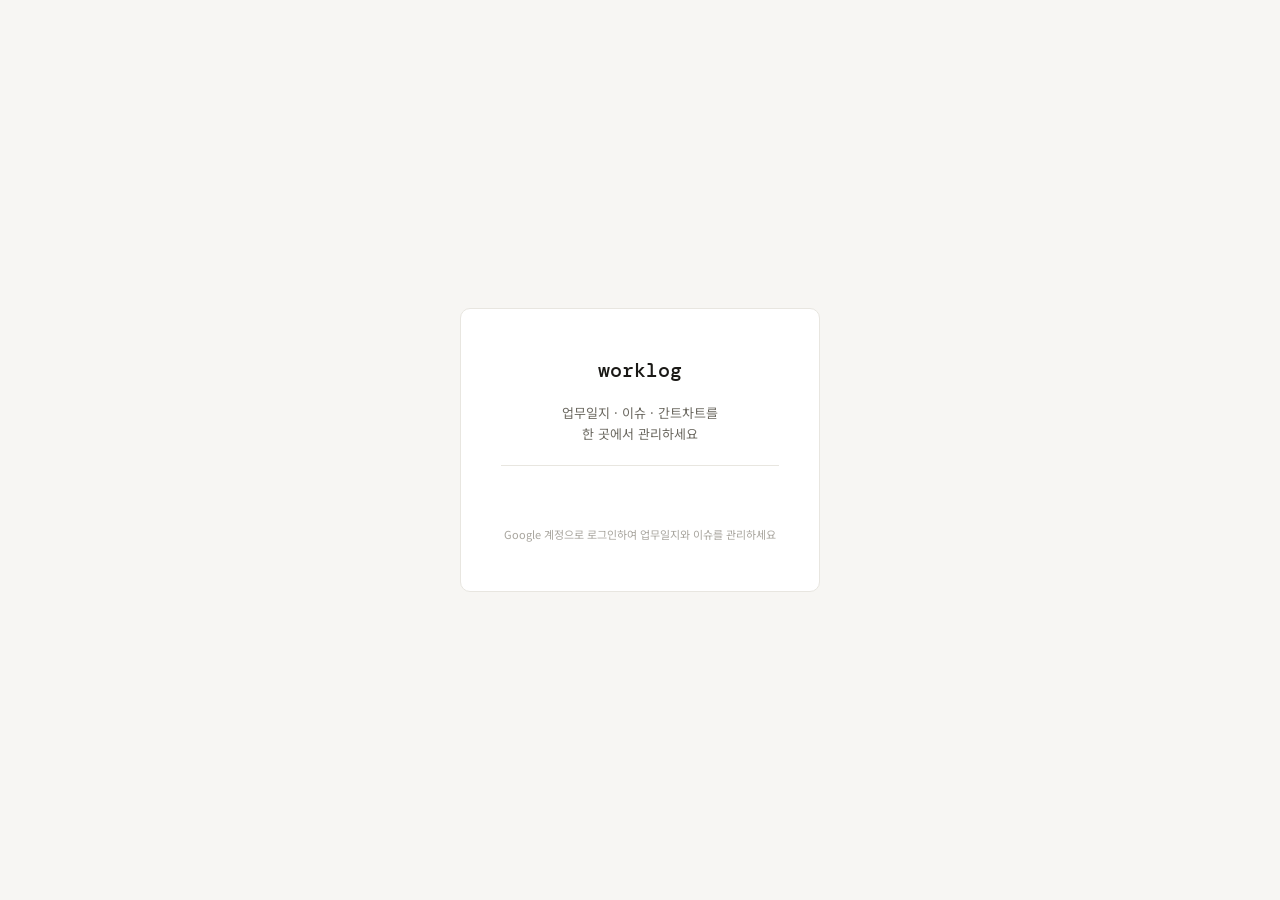
==== commit 06560ca7: "feat: Google OAuth GIS 로그인 연동 - GIS 라이브러리 연동 - Google Sign In 버튼 적용 - access_token 발급 및 관리 - 로그아웃시 토" ====
--- a/worklog.html
+++ b/worklog.html
@@ -7,6 +7,7 @@
 <link rel="preconnect" href="https://fonts.googleapis.com">
 <link rel="preconnect" href="https://fonts.gstatic.com" crossorigin>
 <link href="https://fonts.googleapis.com/css2?family=Noto+Sans+KR:wght@400;500;600&family=DM+Mono:wght@400;500&display=swap" rel="stylesheet">
+<script src="https://accounts.google.com/gsi/client" async defer></script>
 <style>
 *{box-sizing:border-box;margin:0;padding:0}
 :root{
@@ -262,11 +263,21 @@
       <div class="login-logo">worklog</div>
       <p class="login-sub">업무일지 · 이슈 · 간트차트를<br>한 곳에서 관리하세요</p>
       <div class="login-hr"></div>
-      <button class="google-btn" onclick="doLogin()">
-        <svg class="google-icon" viewBox="0 0 18 18"><path fill="#4285F4" d="M17.64 9.2c0-.637-.057-1.251-.164-1.84H9v3.481h4.844a4.14 4.14 0 01-1.796 2.716v2.259h2.908C16.658 14.131 17.64 11.823 17.64 9.2z"/><path fill="#34A853" d="M9 18c2.43 0 4.467-.806 5.956-2.184l-2.908-2.259c-.806.54-1.837.86-3.048.86-2.344 0-4.328-1.584-5.036-3.711H.957v2.332A8.997 8.997 0 009 18z"/><path fill="#FBBC05" d="M3.964 10.706A5.41 5.41 0 013.682 9c0-.593.102-1.17.282-1.706V4.962H.957A8.996 8.996 0 000 9c0 1.452.348 2.827.957 4.038l3.007-2.332z"/><path fill="#EA4335" d="M9 3.58c1.321 0 2.508.454 3.44 1.345l2.582-2.58C13.463.891 11.426 0 9 0A8.997 8.997 0 00.957 4.962L3.964 7.294C4.672 5.163 6.656 3.58 9 3.58z"/></svg>
-        Google 계정으로 로그인
-      </button>
-      <p class="login-note">로그인 시 GitHub · Jira 연동 설정을 진행할 수 있습니다</p>
+      <div id="g_id_onload"
+        data-client_id="603081180385-5dmfebn8mm239lod4solqkig2molj886.apps.googleusercontent.com"
+        data-callback="handleGoogleLogin"
+        data-auto_prompt="false">
+      </div>
+      <div class="g_id_signin"
+        data-type="standard"
+        data-shape="rectangular"
+        data-theme="outline"
+        data-text="sign_in_with"
+        data-size="large"
+        data-locale="ko"
+        data-width="280">
+      </div>
+      <p class="login-note">Google 계정으로 로그인하여 업무일지와 이슈를 관리하세요</p>
     </div>
   </div>
 </div>
@@ -528,13 +539,38 @@
 function chipColor(iss){return P_COLOR[iss.priority]||P_COLOR.mid;}
 function issuesForDate(d){return ISSUES.filter(i=>i.dates&&i.dates.includes(d));}
 
-function doLogin(){
+const CLIENT_ID='603081180385-5dmfebn8mm239lod4solqkig2molj886.apps.googleusercontent.com';
+const SCOPES='https://www.googleapis.com/auth/spreadsheets https://www.googleapis.com/auth/drive.file';
+let accessToken='';
+let tokenClient=null;
+
+function handleGoogleLogin(response){
+  /* ID 토큰 받은 후 access token 요청 */
+  tokenClient=google.accounts.oauth2.initTokenClient({
+    client_id:CLIENT_ID,
+    scope:SCOPES,
+    callback:(tokenResponse)=>{
+      if(tokenResponse.error)return;
+      accessToken=tokenResponse.access_token;
+      startApp();
+    }
+  });
+  tokenClient.requestAccessToken({prompt:''});
+}
+
+function startApp(){
   document.getElementById('view-login').style.display='none';
   document.getElementById('main-app').style.display='flex';
   history.replaceState({tab:'calendar'},'','#calendar');
   renderCalendar();renderJournalList();renderTaskList();renderGantt();selectDate(3);
 }
+
 function doLogout(){
+  if(accessToken){
+    google.accounts.oauth2.revoke(accessToken,()=>{});
+    accessToken='';
+  }
+  google.accounts.id.disableAutoSelect();
   document.getElementById('view-login').style.display='flex';
   document.getElementById('main-app').style.display='none';
 }
